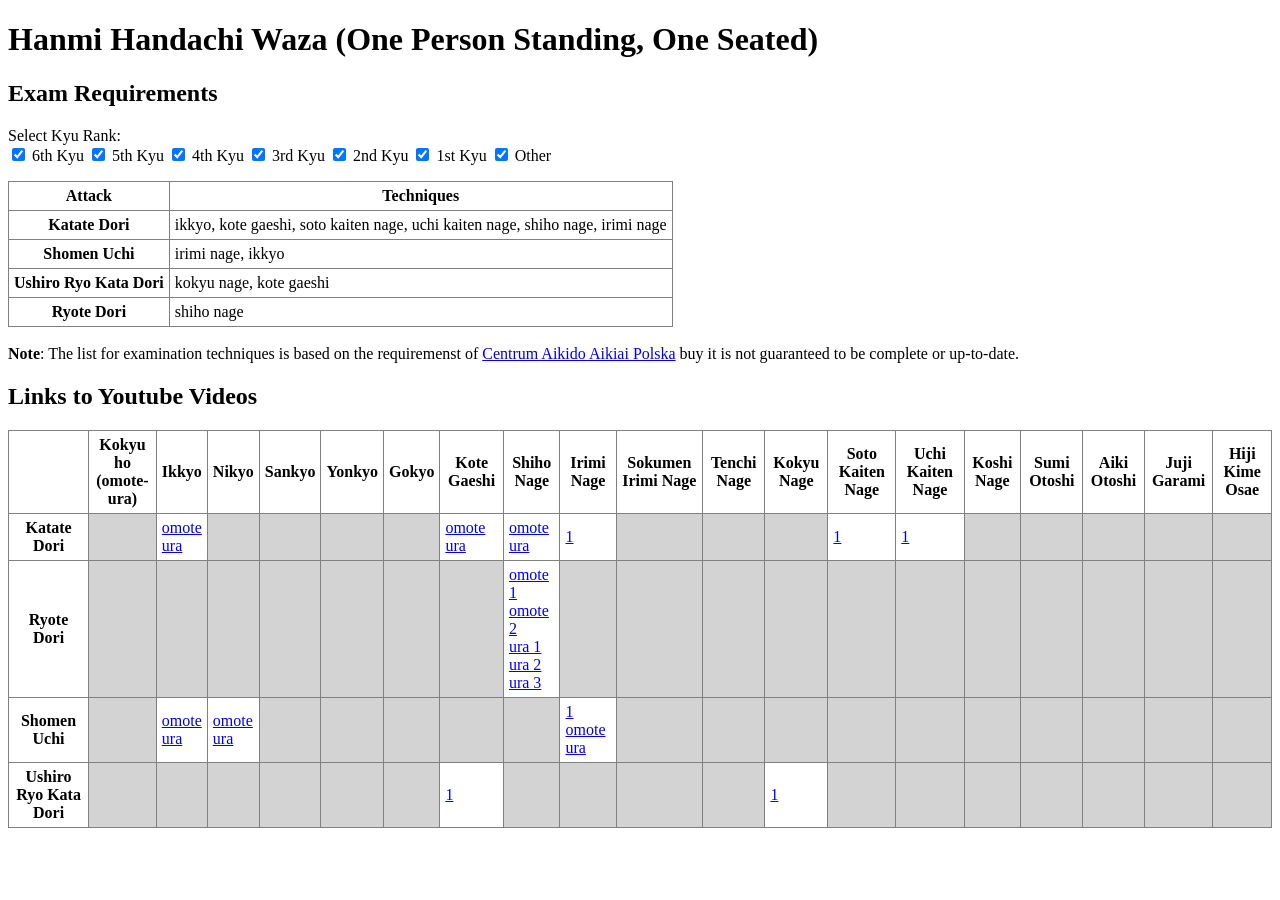
==== hanmi_handachi_waza.html @ 733afcbf "updated" ====
<!DOCTYPE html>
<html lang="en">
<head>
    <meta charset="UTF-8">
    <meta name="viewport" content="width=device-width, initial-scale=1.0">
    <title>Aikido Exam Techniques - Hanmi Handachi Waza</title>
    <style>
        .tooltip {
          position: relative;
          cursor: help;
        }
    
        .tooltip .tooltip-text {
          visibility: hidden;
          width: max-content;
          background-color: #333;
          color: #fff;
          text-align: left;
          padding: 8px;
          border-radius: 6px;
          position: absolute;
          z-index: 1;
          bottom: 125%; /* Position above the text */
          left: 50%;
          transform: translateX(-50%);
          opacity: 0;
          transition: opacity 0.3s;
          white-space: nowrap;
        }
    
        .tooltip:hover .tooltip-text {
          visibility: visible;
          opacity: 1;
        }
    
        .tooltip-text b {
          font-weight: bold;
          color: #ffcc00;
        }
      </style>
</head>

<body>
  <h1>Hanmi Handachi Waza (One Person Standing, One Seated)</h1>
  <h2>Exam Requirements</h2>
  <div id="kyuSelector" style="margin-bottom: 1em;">
    <label>Select Kyu Rank:</label>
    <form id="kyuForm">
      <label><input type="checkbox" name="kyuLevel" value="6" checked> 6th Kyu</label>
      <label><input type="checkbox" name="kyuLevel" value="5" checked> 5th Kyu</label>
      <label><input type="checkbox" name="kyuLevel" value="4" checked> 4th Kyu</label>
      <label><input type="checkbox" name="kyuLevel" value="3" checked> 3rd Kyu</label>
      <label><input type="checkbox" name="kyuLevel" value="2" checked> 2nd Kyu</label>
      <label><input type="checkbox" name="kyuLevel" value="1" checked> 1st Kyu</label>
      <label><input type="checkbox" name="kyuLevel" value="-1" checked> Other</label>
    </form>
  </div>

  <table id="examRequirementsTable" border="1" cellpadding="5" cellspacing="0" style="border-collapse: collapse;">
      <thead>
        <tr>
            <th>Attack</th>
            <th>Techniques</th>
        </tr>
      </thead>
      <tbody>
          <!-- Row will be inserted here -->
      </tbody>
  </table>
  <br>
  <b>Note</b>: The list for examination techniques is based on the requiremenst of <a href="https://centrum-aikido.org.pl">Centrum Aikido Aikiai Polska</a> buy it is not guaranteed to be complete or up-to-date.
  
  <!-- <table id="aikidoTable" border="1" cellpadding="5" cellspacing="0" style="width: 100%; border-collapse: collapse;"> -->
  <table id="aikidoTable" border="1" cellpadding="5" cellspacing="0" style="border-collapse: collapse;">
      <h2>Links to Youtube Videos</h2>
      <thead>
        <tr>
            <th></th>
            <th> 
                <span class="tooltip">
                    Kokyu ho <br> (omote-ura)
                    <span class="tooltip-text">
                        sokumen-irimi nage (something like genkei <b>kokyu nage</b>)
                    </span>
                </span>
            </th>
            <th>Ikkyo</th>
            <th>Nikyo</th>
            <th>Sankyo</th>
            <th>Yonkyo</th>
            <th>Gokyo</th>
            <th>Kote Gaeshi</th>
            <th>Shiho Nage</th>
            <th>Irimi Nage</th>
            <th>Sokumen Irimi Nage</th>
            <th>Tenchi Nage</th>
            <th>Kokyu Nage</th>
            <th>Soto Kaiten Nage</th>
            <th>Uchi Kaiten Nage</th>
            <th>Koshi Nage</th>
            <th>Sumi Otoshi</th>
            <th>Aiki Otoshi</th>
            <th>Juji Garami</th>
            <th>Hiji Kime Osae</th>
        </tr>
      </thead>
      <tbody>
          <!-- Row will be inserted here -->
      </tbody>
  </table>
  <br>

  <!-- <h2>Misc</h2>
  <ul>
     <li><a href="https://www.youtube.com/watch?v=EWT5CalrnhA">Aiki Nage</a></li>
  </ul> -->

</body>
<script>
    const examination_techniques_table = [
      {
        kyu: 6,
        techniques: [ 
        ]
      },
      {
        kyu: 5,
        techniques: [ 
        ]
      },
      {
        kyu: 4,
        techniques: [ 
        ]
      },
      {
        kyu: 3,
        techniques: [ 
          { attack: "Katate Dori", techniques:["ikkyo", "kote gaeshi", "soto kaiten nage", "uchi kaiten nage"] },
        ]
      },
      {
        kyu: 2,
        techniques: [ 
          { attack: "Katate Dori", techniques:["shiho nage"] },
          { attack: "Shomen Uchi", techniques:["irimi nage"] },
          { attack: "Ushiro Ryo Kata Dori", techniques:["kokyu nage"] },
        ]
      },
      {
        kyu: 1,
        techniques: [ 
          { attack: "Shomen Uchi", techniques:["ikkyo"] },
          { attack: "Katate Dori", techniques:["irimi nage"] },
          { attack: "Ryote Dori", techniques:["shiho nage"] },
          { attack: "Ushiro Ryo Kata Dori", techniques:["kote gaeshi"] },
        ]
      },
    ]

    const techniques_table = [
        // ===========================================================
        { attack: "Katate Dori", techniques:[
          { name: "Kokyu ho", links: [] },
          { name: "ikkyo", links: [
            { text: "omote", url: "https://www.youtube.com/watch?v=2EsRtHlPDpg" },
            { text: "ura", url: "https://youtu.be/2EsRtHlPDpg?t=12" },
          ]},
          { name: "nikyo", links: [] },
          { name: "sankyo", links: [] },
          { name: "yonkyo", links: [] },
          { name: "gokyo", links: [] },
          { name: "kote gaeshi", links: [
            { text: "omote", url: "https://youtu.be/TDeIlR6xhSA", tooltip: "Tissier" },
            { text: "ura", url: "https://youtu.be/gCO1popi3kU?t=2" },
          ] },
          { name: "shiho nage", links: [
            { text: "omote", url: "https://youtu.be/BefpUP2-AkQ?t=7" },
            { text: "ura", url: "https://youtu.be/BefpUP2-AkQ?t=107" },
          ]},
          { name: "irimi nage", links: [
            { text: "1", url: "https://youtu.be/Q0krR3Q96d8?t=11" },
          ] },
          { name: "sokumen irimi nage", links: [] },
          { name: "tenchi nage", links: [] },
          { name: "kokyu nage", links: [] },
          { name: "soto kaiten nage", links: [
            { text: "1", url: "https://www.youtube.com/watch?v=wkm2I-aditY" },
          ] },
          { name: "uchi kaiten nage", links: [
            { text: "1", url: "https://youtu.be/DTQeBUGzk5Q?list=PLmLk6DMwHFRAlE_Wur09Wqxr_KbUL0mw0&t=11" },
          ] },
          { name: "koshi nage", links: [] },
          { name: "sumi otoshi", links: [] },
          { name: "aiki otoshi", links: [] },
          { name: "juji garami", links: [] },
          { name: "hiji kime osae", links: [] },
        ]},

        // ===========================================================
        { attack: "Ryote Dori", techniques:[
          { name: "Kokyu ho", links: [] },
          { name: "ikkyo", links: []},
          { name: "nikyo", links: [] },
          { name: "sankyo", links: [] },
          { name: "yonkyo", links: [] },
          { name: "gokyo", links: [] },
          { name: "kote gaeshi", links: [] },
          { name: "shiho nage", links: [
            { text: "omote 1", url: "https://youtu.be/jFEtuU6ID90" },
            { text: "omote 2", url: "https://youtu.be/xtbiYA2TgmA", tooltip: "Tissier" },
            { text: "ura 1", url: "https://youtu.be/jFEtuU6ID90?t=15" },
            { text: "ura 2", url: "https://youtu.be/qgHYoSLRdxI?t=8", tooltip: "Hoffman" },
            { text: "ura 3", url: "https://youtu.be/JdH1sVz2IgI", tooltip: "Tissier" },
          ]},
          { name: "irimi nage", links: [] },
          { name: "sokumen irimi nage", links: [] },
          { name: "tenchi nage", links: [] },
          { name: "kokyu nage", links: [] },
          { name: "soto kaiten nage", links: [] },
          { name: "uchi kaiten nage", links: [] },
          { name: "koshi nage", links: [] },
          { name: "sumi otoshi", links: [] },
          { name: "aiki otoshi", links: [] },
          { name: "juji garami", links: [] },
          { name: "hiji kime osae", links: [] },
        ]},

        // ===========================================================
        { attack: "Shomen Uchi", techniques:[
          { name: "Kokyu ho", links: [] },
          { name: "ikkyo", links: [
            { text: "omote", url: "https://www.youtube.com/watch?v=R37nt6DYPxE" },
            { text: "ura", url: "https://youtu.be/9Jn39xlD7lc?t=1" },
          ]},
          { name: "nikyo", links: [
            { text: "omote", url: "https://www.youtube.com/watch?v=xGP5FbVlR6s" },
            { text: "ura", url: "https://youtu.be/xGP5FbVlR6s?t=14" },
          ] },
          { name: "sankyo", links: [] },
          { name: "yonkyo", links: [] },
          { name: "gokyo", links: [] },
          { name: "kote gaeshi", links: [] },
          { name: "shiho nage", links: []},
          { name: "irimi nage", links: [
            { text: "1", url: "https://youtu.be/QQAb-7Rz2No?t=63" },
            { text: "omote", url: "https://youtu.be/78oiUVFgMrs?t=9" },
            { text: "ura", url: "https://youtu.be/78oiUVFgMrs?t=44" },
          ] },
          { name: "sokumen irimi nage", links: [] },
          { name: "tenchi nage", links: [] },
          { name: "kokyu nage", links: [] },
          { name: "soto kaiten nage", links: [] },
          { name: "uchi kaiten nage", links: [] },
          { name: "koshi nage", links: [] },
          { name: "sumi otoshi", links: [] },
          { name: "aiki otoshi", links: [] },
          { name: "juji garami", links: [] },
          { name: "hiji kime osae", links: [] },
        ]},


        // ===========================================================
        { attack: "Ushiro Ryo Kata Dori", techniques:[
          { name: "Kokyu ho", links: [] },
          { name: "ikkyo", links: []},
          { name: "nikyo", links: [] },
          { name: "sankyo", links: [] },
          { name: "yonkyo", links: [] },
          { name: "gokyo", links: [] },
          { name: "kote gaeshi", links: [
            { text: "1", url: "https://youtu.be/O2Gm1ECjPQA?t=11" },
          ] },
          { name: "shiho nage", links: []},
          { name: "irimi nage", links: [] },
          { name: "sokumen irimi nage", links: [] },
          { name: "tenchi nage", links: [] },
          { name: "kokyu nage", links: [
            { text: "1", url: "https://youtu.be/mhO-ez9bdE4?t=40" },
          ] },
          { name: "soto kaiten nage", links: [] },
          { name: "uchi kaiten nage", links: [] },
          { name: "koshi nage", links: [] },
          { name: "sumi otoshi", links: [] },
          { name: "aiki otoshi", links: [] },
          { name: "juji garami", links: [] },
          { name: "hiji kime osae", links: [] },
        ]},

        // ===========================================================
        { attack: "__test__", techniques:[
          { name: "Kokyu ho", links: [] },
          { name: "ikkyo", links: []},
          { name: "nikyo", links: [] },
          { name: "sankyo", links: [] },
          { name: "yonkyo", links: [] },
          { name: "gokyo", links: [] },
          { name: "kote gaeshi", links: [] },
          { name: "shiho nage", links: []},
          { name: "irimi nage", links: [] },
          { name: "sokumen irimi nage", links: [] },
          { name: "tenchi nage", links: [] },
          { name: "kokyu nage", links: [] },
          { name: "soto kaiten nage", links: [] },
          { name: "uchi kaiten nage", links: [] },
          { name: "koshi nage", links: [] },
          { name: "sumi otoshi", links: [] },
          { name: "aiki otoshi", links: [] },
          { name: "juji garami", links: [] },
          { name: "hiji kime osae", links: [] },
        ]},
    ];
</script>
<script src="./functions.js"></script>
</html>
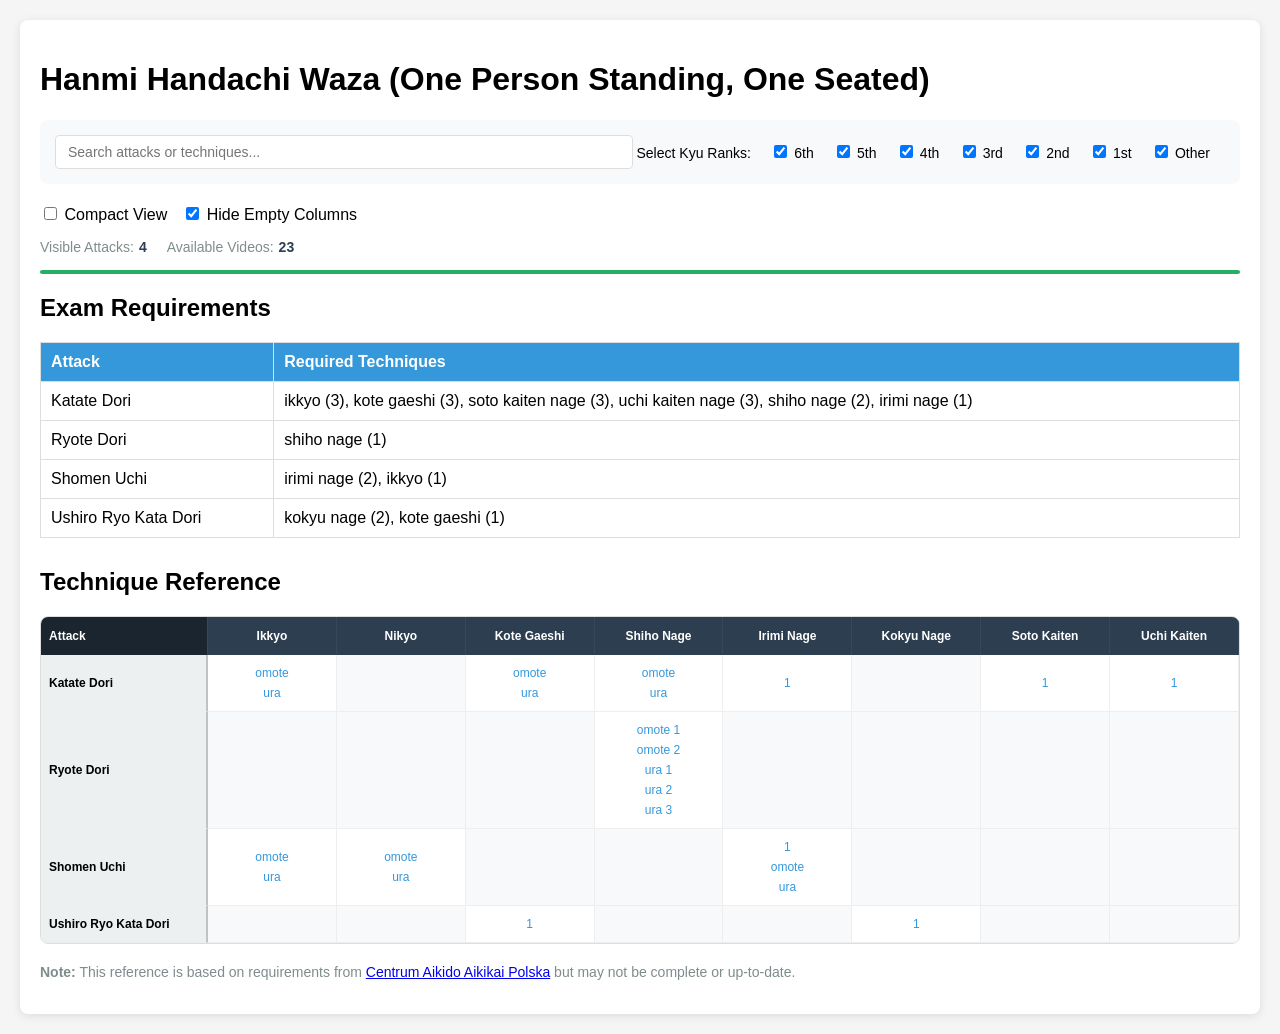
==== commit cad481c0: "new app version" ====
--- a/hanmi_handachi_waza.html
+++ b/hanmi_handachi_waza.html
@@ -3,313 +3,38 @@
 <head>
     <meta charset="UTF-8">
     <meta name="viewport" content="width=device-width, initial-scale=1.0">
-    <title>Aikido Exam Techniques - Hanmi Handachi Waza</title>
+    <title>Suwari Waza - Aikido Table</title>
+    <link rel="stylesheet" href="components/style.css"><!-- optional, or use inline CSS -->
     <style>
-        .tooltip {
-          position: relative;
-          cursor: help;
-        }
-    
-        .tooltip .tooltip-text {
-          visibility: hidden;
-          width: max-content;
-          background-color: #333;
-          color: #fff;
-          text-align: left;
-          padding: 8px;
-          border-radius: 6px;
-          position: absolute;
-          z-index: 1;
-          bottom: 125%; /* Position above the text */
-          left: 50%;
-          transform: translateX(-50%);
-          opacity: 0;
-          transition: opacity 0.3s;
-          white-space: nowrap;
-        }
-    
-        .tooltip:hover .tooltip-text {
-          visibility: visible;
-          opacity: 1;
-        }
-    
-        .tooltip-text b {
-          font-weight: bold;
-          color: #ffcc00;
-        }
-      </style>
+      /* Move your (existing) CSS here, or link as external file. */
+      /* You can strip CSS in this file to only page-level stuff. */
+    </style>
 </head>
+<body>
+<div class="container">
+    <h1 id="pageTitle">Hanmi Handachi Waza (One Person Standing, One Seated)</h1>
+    <div id="mainContainer"></div>    
 
-<body>
-  <h1>Hanmi Handachi Waza (One Person Standing, One Seated)</h1>
-  <h2>Exam Requirements</h2>
-  <div id="kyuSelector" style="margin-bottom: 1em;">
-    <label>Select Kyu Rank:</label>
-    <form id="kyuForm">
-      <label><input type="checkbox" name="kyuLevel" value="6" checked> 6th Kyu</label>
-      <label><input type="checkbox" name="kyuLevel" value="5" checked> 5th Kyu</label>
-      <label><input type="checkbox" name="kyuLevel" value="4" checked> 4th Kyu</label>
-      <label><input type="checkbox" name="kyuLevel" value="3" checked> 3rd Kyu</label>
-      <label><input type="checkbox" name="kyuLevel" value="2" checked> 2nd Kyu</label>
-      <label><input type="checkbox" name="kyuLevel" value="1" checked> 1st Kyu</label>
-      <label><input type="checkbox" name="kyuLevel" value="-1" checked> Other</label>
-    </form>
-  </div>
+</div>
 
-  <table id="examRequirementsTable" border="1" cellpadding="5" cellspacing="0" style="border-collapse: collapse;">
-      <thead>
-        <tr>
-            <th>Attack</th>
-            <th>Techniques</th>
-        </tr>
-      </thead>
-      <tbody>
-          <!-- Row will be inserted here -->
-      </tbody>
-  </table>
-  <br>
-  <b>Note</b>: The list for examination techniques is based on the requiremenst of <a href="https://centrum-aikido.org.pl">Centrum Aikido Aikiai Polska</a> buy it is not guaranteed to be complete or up-to-date.
-  
-  <!-- <table id="aikidoTable" border="1" cellpadding="5" cellspacing="0" style="width: 100%; border-collapse: collapse;"> -->
-  <table id="aikidoTable" border="1" cellpadding="5" cellspacing="0" style="border-collapse: collapse;">
-      <h2>Links to Youtube Videos</h2>
-      <thead>
-        <tr>
-            <th></th>
-            <th> 
-                <span class="tooltip">
-                    Kokyu ho <br> (omote-ura)
-                    <span class="tooltip-text">
-                        sokumen-irimi nage (something like genkei <b>kokyu nage</b>)
-                    </span>
-                </span>
-            </th>
-            <th>Ikkyo</th>
-            <th>Nikyo</th>
-            <th>Sankyo</th>
-            <th>Yonkyo</th>
-            <th>Gokyo</th>
-            <th>Kote Gaeshi</th>
-            <th>Shiho Nage</th>
-            <th>Irimi Nage</th>
-            <th>Sokumen Irimi Nage</th>
-            <th>Tenchi Nage</th>
-            <th>Kokyu Nage</th>
-            <th>Soto Kaiten Nage</th>
-            <th>Uchi Kaiten Nage</th>
-            <th>Koshi Nage</th>
-            <th>Sumi Otoshi</th>
-            <th>Aiki Otoshi</th>
-            <th>Juji Garami</th>
-            <th>Hiji Kime Osae</th>
-        </tr>
-      </thead>
-      <tbody>
-          <!-- Row will be inserted here -->
-      </tbody>
-  </table>
-  <br>
+<script type="module">
+import {hanmiHandachiWazaTechniquesTable, hanmiHandachiWazaExaminationTechniquesTable} from './components/hanmiHandachiWazaTechniques.js';
+import {AikidoTableManager} from './components/aikidoTableApp.js';
 
-  <!-- <h2>Misc</h2>
-  <ul>
-     <li><a href="https://www.youtube.com/watch?v=EWT5CalrnhA">Aiki Nage</a></li>
-  </ul> -->
-
+document.addEventListener('DOMContentLoaded', () => {
+    new AikidoTableManager({
+        techniquesTable: hanmiHandachiWazaTechniquesTable,
+        examinationTechniquesTable: hanmiHandachiWazaExaminationTechniquesTable,
+        tableHtmlUrl: 'components/mainTechniquesTable.html',
+        pageTitle: "Hanmi Handachi Waza (One Person Standing, One Seated)",
+        attackListTitle: "Technique Reference",
+        noteHtml: `<p style="margin-top: 20px; font-size: 14px; color: #7f8c8d;">
+            <strong>Note:</strong> This reference is based on requirements from 
+            <a href="https://centrum-aikido.org.pl" target="_blank">Centrum Aikido Aikikai Polska</a> 
+            but may not be complete or up-to-date.
+        </p>`
+    });
+});
+</script>
 </body>
-<script>
-    const examination_techniques_table = [
-      {
-        kyu: 6,
-        techniques: [ 
-        ]
-      },
-      {
-        kyu: 5,
-        techniques: [ 
-        ]
-      },
-      {
-        kyu: 4,
-        techniques: [ 
-        ]
-      },
-      {
-        kyu: 3,
-        techniques: [ 
-          { attack: "Katate Dori", techniques:["ikkyo", "kote gaeshi", "soto kaiten nage", "uchi kaiten nage"] },
-        ]
-      },
-      {
-        kyu: 2,
-        techniques: [ 
-          { attack: "Katate Dori", techniques:["shiho nage"] },
-          { attack: "Shomen Uchi", techniques:["irimi nage"] },
-          { attack: "Ushiro Ryo Kata Dori", techniques:["kokyu nage"] },
-        ]
-      },
-      {
-        kyu: 1,
-        techniques: [ 
-          { attack: "Shomen Uchi", techniques:["ikkyo"] },
-          { attack: "Katate Dori", techniques:["irimi nage"] },
-          { attack: "Ryote Dori", techniques:["shiho nage"] },
-          { attack: "Ushiro Ryo Kata Dori", techniques:["kote gaeshi"] },
-        ]
-      },
-    ]
-
-    const techniques_table = [
-        // ===========================================================
-        { attack: "Katate Dori", techniques:[
-          { name: "Kokyu ho", links: [] },
-          { name: "ikkyo", links: [
-            { text: "omote", url: "https://www.youtube.com/watch?v=2EsRtHlPDpg" },
-            { text: "ura", url: "https://youtu.be/2EsRtHlPDpg?t=12" },
-          ]},
-          { name: "nikyo", links: [] },
-          { name: "sankyo", links: [] },
-          { name: "yonkyo", links: [] },
-          { name: "gokyo", links: [] },
-          { name: "kote gaeshi", links: [
-            { text: "omote", url: "https://youtu.be/TDeIlR6xhSA", tooltip: "Tissier" },
-            { text: "ura", url: "https://youtu.be/gCO1popi3kU?t=2" },
-          ] },
-          { name: "shiho nage", links: [
-            { text: "omote", url: "https://youtu.be/BefpUP2-AkQ?t=7" },
-            { text: "ura", url: "https://youtu.be/BefpUP2-AkQ?t=107" },
-          ]},
-          { name: "irimi nage", links: [
-            { text: "1", url: "https://youtu.be/Q0krR3Q96d8?t=11" },
-          ] },
-          { name: "sokumen irimi nage", links: [] },
-          { name: "tenchi nage", links: [] },
-          { name: "kokyu nage", links: [] },
-          { name: "soto kaiten nage", links: [
-            { text: "1", url: "https://www.youtube.com/watch?v=wkm2I-aditY" },
-          ] },
-          { name: "uchi kaiten nage", links: [
-            { text: "1", url: "https://youtu.be/DTQeBUGzk5Q?list=PLmLk6DMwHFRAlE_Wur09Wqxr_KbUL0mw0&t=11" },
-          ] },
-          { name: "koshi nage", links: [] },
-          { name: "sumi otoshi", links: [] },
-          { name: "aiki otoshi", links: [] },
-          { name: "juji garami", links: [] },
-          { name: "hiji kime osae", links: [] },
-        ]},
-
-        // ===========================================================
-        { attack: "Ryote Dori", techniques:[
-          { name: "Kokyu ho", links: [] },
-          { name: "ikkyo", links: []},
-          { name: "nikyo", links: [] },
-          { name: "sankyo", links: [] },
-          { name: "yonkyo", links: [] },
-          { name: "gokyo", links: [] },
-          { name: "kote gaeshi", links: [] },
-          { name: "shiho nage", links: [
-            { text: "omote 1", url: "https://youtu.be/jFEtuU6ID90" },
-            { text: "omote 2", url: "https://youtu.be/xtbiYA2TgmA", tooltip: "Tissier" },
-            { text: "ura 1", url: "https://youtu.be/jFEtuU6ID90?t=15" },
-            { text: "ura 2", url: "https://youtu.be/qgHYoSLRdxI?t=8", tooltip: "Hoffman" },
-            { text: "ura 3", url: "https://youtu.be/JdH1sVz2IgI", tooltip: "Tissier" },
-          ]},
-          { name: "irimi nage", links: [] },
-          { name: "sokumen irimi nage", links: [] },
-          { name: "tenchi nage", links: [] },
-          { name: "kokyu nage", links: [] },
-          { name: "soto kaiten nage", links: [] },
-          { name: "uchi kaiten nage", links: [] },
-          { name: "koshi nage", links: [] },
-          { name: "sumi otoshi", links: [] },
-          { name: "aiki otoshi", links: [] },
-          { name: "juji garami", links: [] },
-          { name: "hiji kime osae", links: [] },
-        ]},
-
-        // ===========================================================
-        { attack: "Shomen Uchi", techniques:[
-          { name: "Kokyu ho", links: [] },
-          { name: "ikkyo", links: [
-            { text: "omote", url: "https://www.youtube.com/watch?v=R37nt6DYPxE" },
-            { text: "ura", url: "https://youtu.be/9Jn39xlD7lc?t=1" },
-          ]},
-          { name: "nikyo", links: [
-            { text: "omote", url: "https://www.youtube.com/watch?v=xGP5FbVlR6s" },
-            { text: "ura", url: "https://youtu.be/xGP5FbVlR6s?t=14" },
-          ] },
-          { name: "sankyo", links: [] },
-          { name: "yonkyo", links: [] },
-          { name: "gokyo", links: [] },
-          { name: "kote gaeshi", links: [] },
-          { name: "shiho nage", links: []},
-          { name: "irimi nage", links: [
-            { text: "1", url: "https://youtu.be/QQAb-7Rz2No?t=63" },
-            { text: "omote", url: "https://youtu.be/78oiUVFgMrs?t=9" },
-            { text: "ura", url: "https://youtu.be/78oiUVFgMrs?t=44" },
-          ] },
-          { name: "sokumen irimi nage", links: [] },
-          { name: "tenchi nage", links: [] },
-          { name: "kokyu nage", links: [] },
-          { name: "soto kaiten nage", links: [] },
-          { name: "uchi kaiten nage", links: [] },
-          { name: "koshi nage", links: [] },
-          { name: "sumi otoshi", links: [] },
-          { name: "aiki otoshi", links: [] },
-          { name: "juji garami", links: [] },
-          { name: "hiji kime osae", links: [] },
-        ]},
-
-
-        // ===========================================================
-        { attack: "Ushiro Ryo Kata Dori", techniques:[
-          { name: "Kokyu ho", links: [] },
-          { name: "ikkyo", links: []},
-          { name: "nikyo", links: [] },
-          { name: "sankyo", links: [] },
-          { name: "yonkyo", links: [] },
-          { name: "gokyo", links: [] },
-          { name: "kote gaeshi", links: [
-            { text: "1", url: "https://youtu.be/O2Gm1ECjPQA?t=11" },
-          ] },
-          { name: "shiho nage", links: []},
-          { name: "irimi nage", links: [] },
-          { name: "sokumen irimi nage", links: [] },
-          { name: "tenchi nage", links: [] },
-          { name: "kokyu nage", links: [
-            { text: "1", url: "https://youtu.be/mhO-ez9bdE4?t=40" },
-          ] },
-          { name: "soto kaiten nage", links: [] },
-          { name: "uchi kaiten nage", links: [] },
-          { name: "koshi nage", links: [] },
-          { name: "sumi otoshi", links: [] },
-          { name: "aiki otoshi", links: [] },
-          { name: "juji garami", links: [] },
-          { name: "hiji kime osae", links: [] },
-        ]},
-
-        // ===========================================================
-        { attack: "__test__", techniques:[
-          { name: "Kokyu ho", links: [] },
-          { name: "ikkyo", links: []},
-          { name: "nikyo", links: [] },
-          { name: "sankyo", links: [] },
-          { name: "yonkyo", links: [] },
-          { name: "gokyo", links: [] },
-          { name: "kote gaeshi", links: [] },
-          { name: "shiho nage", links: []},
-          { name: "irimi nage", links: [] },
-          { name: "sokumen irimi nage", links: [] },
-          { name: "tenchi nage", links: [] },
-          { name: "kokyu nage", links: [] },
-          { name: "soto kaiten nage", links: [] },
-          { name: "uchi kaiten nage", links: [] },
-          { name: "koshi nage", links: [] },
-          { name: "sumi otoshi", links: [] },
-          { name: "aiki otoshi", links: [] },
-          { name: "juji garami", links: [] },
-          { name: "hiji kime osae", links: [] },
-        ]},
-    ];
-</script>
-<script src="./functions.js"></script>
-</html>+</html>
--- a/components/style.css
+++ b/components/style.css
@@ -0,0 +1,326 @@
+        body {
+            font-family: Arial, sans-serif;
+            margin: 0;
+            padding: 20px;
+            background-color: #f5f5f5;
+        }
+
+        .container {
+            max-width: 1400px;
+            margin: 0 auto;
+            background: white;
+            padding: 20px;
+            border-radius: 8px;
+            box-shadow: 0 2px 10px rgba(0,0,0,0.1);
+        }
+
+        /* Search and Filter Controls */
+        .controls {
+            background: #f8f9fa;
+            padding: 15px;
+            border-radius: 8px;
+            margin-bottom: 20px;
+            display: flex;
+            flex-wrap: wrap;
+            gap: 15px;
+            align-items: center;
+        }
+
+        .search-box {
+            flex: 1;
+            min-width: 250px;
+        }
+
+        .search-box input {
+            width: 100%;
+            padding: 8px 12px;
+            border: 1px solid #ddd;
+            border-radius: 4px;
+            font-size: 14px;
+        }
+
+        .filter-section {
+            display: flex;
+            flex-wrap: wrap;
+            gap: 10px;
+            align-items: center;
+        }
+
+        .kyu-selector label {
+            margin-right: 15px;
+            font-size: 14px;
+            white-space: nowrap;
+        }
+
+        /* Table Container with Sticky Headers */
+        .table-container {
+            position: relative;
+            overflow: auto;
+            max-height: 70vh;
+            border: 1px solid #ddd;
+            border-radius: 8px;
+            background: white;
+        }
+
+        .main-table {
+            width: 100%;
+            border-collapse: separate;
+            border-spacing: 0;
+            min-width: 800px;
+        }
+
+        .main-table th {
+            background: #2c3e50;
+            color: white;
+            padding: 12px 8px;
+            text-align: center;
+            font-weight: bold;
+            font-size: 12px;
+            border-right: 1px solid #34495e;
+            position: sticky;
+            top: 0;
+            z-index: 10;
+        }
+
+        .main-table th:first-child {
+            position: sticky;
+            left: 0;
+            z-index: 11;
+            background: #1a252f;
+            min-width: 120px;
+            text-align: left;
+        }
+
+        .main-table td {
+            padding: 8px;
+            border-right: 1px solid #eee;
+            border-bottom: 1px solid #eee;
+            text-align: center;
+            font-size: 12px;
+            min-width: 80px;
+        }
+
+        .main-table td:first-child {
+            position: sticky;
+            left: 0;
+            background: #ecf0f1;
+            font-weight: bold;
+            text-align: left;
+            z-index: 5;
+            border-right: 2px solid #bdc3c7;
+        }
+
+        /* Responsive column widths */
+        .technique-col {
+            min-width: 90px;
+            max-width: 120px;
+        }
+
+        /* Highlighting system */
+        .main-table td, .main-table th {
+            transition: background-color 0.2s ease;
+        }
+
+        .highlight-row {
+            background-color: rgba(52, 152, 219, 0.1) !important;
+        }
+
+        .highlight-col {
+            background-color: rgba(241, 196, 15, 0.15) !important;
+        }
+
+        .highlight-cell {
+            background-color: rgba(46, 204, 113, 0.2) !important;
+        }
+
+        .empty-cell {
+            background-color: #f8f9fa !important;
+            color: #6c757d;
+        }
+
+        .empty-cell.highlight-row {
+            background-color: rgba(52, 152, 219, 0.05) !important;
+        }
+
+        .empty-cell.highlight-col {
+            background-color: rgba(241, 196, 15, 0.08) !important;
+        }
+
+        .empty-cell.highlight-cell {
+            background-color: rgba(46, 204, 113, 0.1) !important;
+        }
+
+        /* Link styling */
+        .main-table a {
+            color: #3498db;
+            text-decoration: none;
+            padding: 2px 4px;
+            border-radius: 3px;
+            display: inline-block;
+            margin: 1px;
+        }
+
+        .main-table a:hover {
+            background-color: #3498db;
+            color: white;
+        }
+
+        /* Exam requirements section */
+        .exam-section {
+            margin-bottom: 30px;
+        }
+
+        .exam-table {
+            width: 100%;
+            border-collapse: collapse;
+            margin-top: 10px;
+        }
+
+        .exam-table th,
+        .exam-table td {
+            padding: 10px;
+            border: 1px solid #ddd;
+            text-align: left;
+        }
+
+        .exam-table th {
+            background-color: #3498db;
+            color: white;
+        }
+
+        /* Compact view toggle */
+        .view-controls {
+            margin-bottom: 15px;
+            display: flex;
+            gap: 15px;
+            align-items: center;
+        }
+
+        .compact-view .main-table th,
+        .compact-view .main-table td {
+            padding: 4px 6px;
+            font-size: 11px;
+        }
+
+        .compact-view .technique-col {
+            min-width: 70px;
+            max-width: 90px;
+        }
+
+        /* Progress indicator */
+        .progress-bar {
+            width: 100%;
+            height: 4px;
+            background-color: #ecf0f1;
+            border-radius: 2px;
+            margin-bottom: 10px;
+            overflow: hidden;
+        }
+
+        .progress-fill {
+            height: 100%;
+            background-color: #27ae60;
+            transition: width 0.3s ease;
+        }
+
+        /* Tooltip improvements */
+        .tooltip {
+            position: relative;
+            cursor: help;
+        }
+
+        .tooltip .tooltip-text {
+            visibility: hidden;
+            width: max-content;
+            max-width: 300px;
+            background-color: #2c3e50;
+            color: #fff;
+            text-align: left;
+            padding: 8px 12px;
+            border-radius: 6px;
+            position: absolute;
+            z-index: 1000;
+            bottom: 125%;
+            left: 50%;
+            transform: translateX(-50%);
+            opacity: 0;
+            transition: opacity 0.3s;
+            font-size: 12px;
+            line-height: 1.4;
+        }
+
+        .tooltip:hover .tooltip-text {
+            visibility: visible;
+            opacity: 1;
+        }
+
+        /* Responsive design */
+        @media (max-width: 768px) {
+            .controls {
+                flex-direction: column;
+                align-items: stretch;
+            }
+
+            .search-box {
+                min-width: auto;
+            }
+
+            .filter-section {
+                justify-content: center;
+            }
+
+            .kyu-selector {
+                display: flex;
+                flex-wrap: wrap;
+                gap: 10px;
+            }
+
+            .kyu-selector label {
+                margin-right: 0;
+                font-size: 12px;
+            }
+
+            .table-container {
+                max-height: 50vh;
+            }
+
+            .main-table th,
+            .main-table td {
+                font-size: 10px;
+                padding: 4px;
+            }
+        }
+
+        /* Loading state */
+        .loading {
+            text-align: center;
+            padding: 20px;
+            color: #7f8c8d;
+        }
+
+        /* Statistics */
+        .stats {
+            display: flex;
+            gap: 20px;
+            margin-bottom: 15px;
+            font-size: 14px;
+            color: #7f8c8d;
+        }
+
+        .stat-item {
+            display: flex;
+            align-items: center;
+            gap: 5px;
+        }
+
+        .stat-value {
+            font-weight: bold;
+            color: #2c3e50;
+        }
+
+        /* Black letters when header is highlighted */
+        .main-table th.highlight-row,
+        .main-table th.highlight-col,
+        .main-table th.highlight-cell {
+            color: #111 !important;
+        }
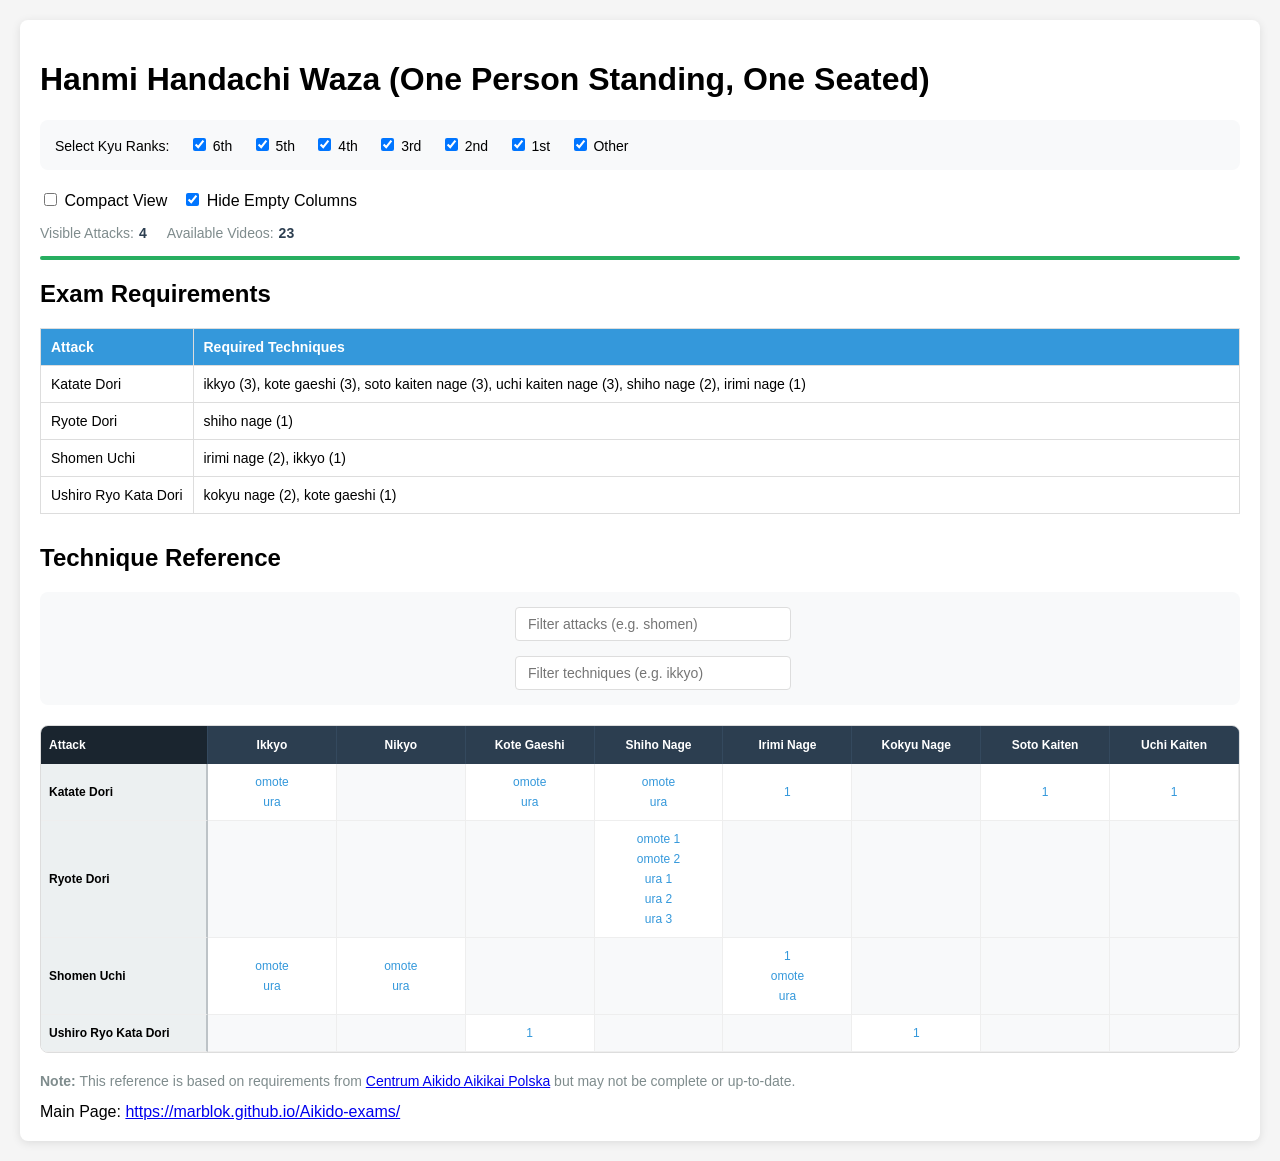
==== commit 3329da15: "update" ====
--- a/hanmi_handachi_waza.html
+++ b/hanmi_handachi_waza.html
@@ -3,7 +3,7 @@
 <head>
     <meta charset="UTF-8">
     <meta name="viewport" content="width=device-width, initial-scale=1.0">
-    <title>Suwari Waza - Aikido Table</title>
+    <title>Hanmi Handachi Waza - Aikido Table</title>
     <link rel="stylesheet" href="components/style.css"><!-- optional, or use inline CSS -->
     <style>
       /* Move your (existing) CSS here, or link as external file. */
--- a/components/style.css
+++ b/components/style.css
@@ -174,6 +174,8 @@
             width: 100%;
             border-collapse: collapse;
             margin-top: 10px;
+            table-layout: auto;
+            font-size: 14px;
         }
 
         .exam-table th,
@@ -188,6 +190,14 @@
             color: white;
         }
 
+        /* Adjust first column */
+        .exam-table td:first-child,
+        .exam-table th:first-child {
+            white-space: nowrap;
+            width: 1%;
+        }
+
+
         /* Compact view toggle */
         .view-controls {
             margin-bottom: 15px;
@@ -196,10 +206,19 @@
             align-items: center;
         }
 
+        /* .compact-view .exam-table th,
+        .compact-view .exam-table td, */
+        .exam-table.compact-view th,
+        .exam-table.compact-view td  {
+            /* background: pink; // test only */
+            padding: 4px 6px !important;
+            font-size: 12px !important;
+        }
+
         .compact-view .main-table th,
         .compact-view .main-table td {
             padding: 4px 6px;
-            font-size: 11px;
+            font-size: 10px;
         }
 
         .compact-view .technique-col {
@@ -286,9 +305,17 @@
 
             .main-table th,
             .main-table td {
-                font-size: 10px;
-                padding: 4px;
-            }
+                font-size: 18px;
+                padding: 5px;
+            }
+
+            /* Adjust first column */
+            .main-table td:first-child,
+            .main-table th:first-child {
+                white-space: nowrap;
+                width: 1%;
+            }
+
         }
 
         /* Loading state */
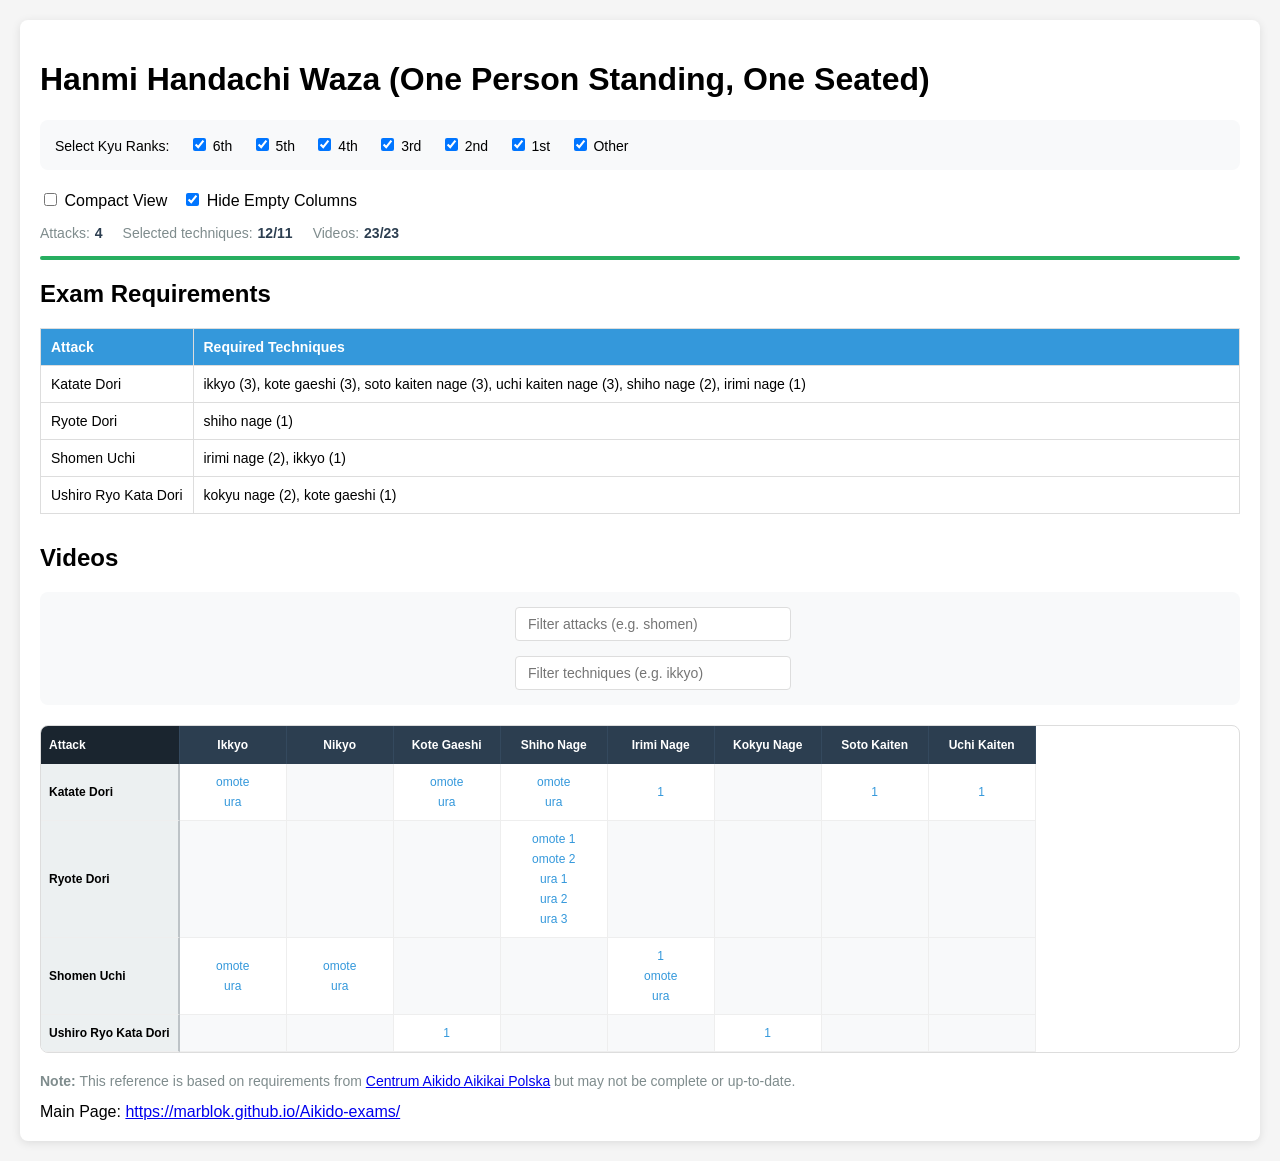
==== commit 4242d4ba: "update" ====
--- a/hanmi_handachi_waza.html
+++ b/hanmi_handachi_waza.html
@@ -27,7 +27,7 @@
         examinationTechniquesTable: hanmiHandachiWazaExaminationTechniquesTable,
         tableHtmlUrl: 'components/mainTechniquesTable.html',
         pageTitle: "Hanmi Handachi Waza (One Person Standing, One Seated)",
-        attackListTitle: "Technique Reference",
+        attackListTitle: "Videos",
         noteHtml: `<p style="margin-top: 20px; font-size: 14px; color: #7f8c8d;">
             <strong>Note:</strong> This reference is based on requirements from 
             <a href="https://centrum-aikido.org.pl" target="_blank">Centrum Aikido Aikikai Polska</a> 
--- a/components/style.css
+++ b/components/style.css
@@ -1,353 +1,355 @@
-        body {
-            font-family: Arial, sans-serif;
-            margin: 0;
-            padding: 20px;
-            background-color: #f5f5f5;
-        }
-
-        .container {
-            max-width: 1400px;
-            margin: 0 auto;
-            background: white;
-            padding: 20px;
-            border-radius: 8px;
-            box-shadow: 0 2px 10px rgba(0,0,0,0.1);
-        }
-
-        /* Search and Filter Controls */
-        .controls {
-            background: #f8f9fa;
-            padding: 15px;
-            border-radius: 8px;
-            margin-bottom: 20px;
-            display: flex;
-            flex-wrap: wrap;
-            gap: 15px;
-            align-items: center;
-        }
-
-        .search-box {
-            flex: 1;
-            min-width: 250px;
-        }
-
-        .search-box input {
-            width: 100%;
-            padding: 8px 12px;
-            border: 1px solid #ddd;
-            border-radius: 4px;
-            font-size: 14px;
-        }
-
-        .filter-section {
-            display: flex;
-            flex-wrap: wrap;
-            gap: 10px;
-            align-items: center;
-        }
-
-        .kyu-selector label {
-            margin-right: 15px;
-            font-size: 14px;
-            white-space: nowrap;
-        }
-
-        /* Table Container with Sticky Headers */
-        .table-container {
-            position: relative;
-            overflow: auto;
-            max-height: 70vh;
-            border: 1px solid #ddd;
-            border-radius: 8px;
-            background: white;
-        }
-
-        .main-table {
-            width: 100%;
-            border-collapse: separate;
-            border-spacing: 0;
-            min-width: 800px;
-        }
-
-        .main-table th {
-            background: #2c3e50;
-            color: white;
-            padding: 12px 8px;
-            text-align: center;
-            font-weight: bold;
-            font-size: 12px;
-            border-right: 1px solid #34495e;
-            position: sticky;
-            top: 0;
-            z-index: 10;
-        }
-
-        .main-table th:first-child {
-            position: sticky;
-            left: 0;
-            z-index: 11;
-            background: #1a252f;
-            min-width: 120px;
-            text-align: left;
-        }
-
-        .main-table td {
-            padding: 8px;
-            border-right: 1px solid #eee;
-            border-bottom: 1px solid #eee;
-            text-align: center;
-            font-size: 12px;
-            min-width: 80px;
-        }
-
-        .main-table td:first-child {
-            position: sticky;
-            left: 0;
-            background: #ecf0f1;
-            font-weight: bold;
-            text-align: left;
-            z-index: 5;
-            border-right: 2px solid #bdc3c7;
-        }
-
-        /* Responsive column widths */
-        .technique-col {
-            min-width: 90px;
-            max-width: 120px;
-        }
-
-        /* Highlighting system */
-        .main-table td, .main-table th {
-            transition: background-color 0.2s ease;
-        }
-
-        .highlight-row {
-            background-color: rgba(52, 152, 219, 0.1) !important;
-        }
-
-        .highlight-col {
-            background-color: rgba(241, 196, 15, 0.15) !important;
-        }
-
-        .highlight-cell {
-            background-color: rgba(46, 204, 113, 0.2) !important;
-        }
-
-        .empty-cell {
-            background-color: #f8f9fa !important;
-            color: #6c757d;
-        }
-
-        .empty-cell.highlight-row {
-            background-color: rgba(52, 152, 219, 0.05) !important;
-        }
-
-        .empty-cell.highlight-col {
-            background-color: rgba(241, 196, 15, 0.08) !important;
-        }
-
-        .empty-cell.highlight-cell {
-            background-color: rgba(46, 204, 113, 0.1) !important;
-        }
-
-        /* Link styling */
-        .main-table a {
-            color: #3498db;
-            text-decoration: none;
-            padding: 2px 4px;
-            border-radius: 3px;
-            display: inline-block;
-            margin: 1px;
-        }
-
-        .main-table a:hover {
-            background-color: #3498db;
-            color: white;
-        }
-
-        /* Exam requirements section */
-        .exam-section {
-            margin-bottom: 30px;
-        }
-
-        .exam-table {
-            width: 100%;
-            border-collapse: collapse;
-            margin-top: 10px;
-            table-layout: auto;
-            font-size: 14px;
-        }
-
-        .exam-table th,
-        .exam-table td {
-            padding: 10px;
-            border: 1px solid #ddd;
-            text-align: left;
-        }
-
-        .exam-table th {
-            background-color: #3498db;
-            color: white;
-        }
-
-        /* Adjust first column */
-        .exam-table td:first-child,
-        .exam-table th:first-child {
-            white-space: nowrap;
-            width: 1%;
-        }
-
-
-        /* Compact view toggle */
-        .view-controls {
-            margin-bottom: 15px;
-            display: flex;
-            gap: 15px;
-            align-items: center;
-        }
-
-        /* .compact-view .exam-table th,
-        .compact-view .exam-table td, */
-        .exam-table.compact-view th,
-        .exam-table.compact-view td  {
-            /* background: pink; // test only */
-            padding: 4px 6px !important;
-            font-size: 12px !important;
-        }
-
-        .compact-view .main-table th,
-        .compact-view .main-table td {
-            padding: 4px 6px;
-            font-size: 10px;
-        }
-
-        .compact-view .technique-col {
-            min-width: 70px;
-            max-width: 90px;
-        }
-
-        /* Progress indicator */
-        .progress-bar {
-            width: 100%;
-            height: 4px;
-            background-color: #ecf0f1;
-            border-radius: 2px;
-            margin-bottom: 10px;
-            overflow: hidden;
-        }
-
-        .progress-fill {
-            height: 100%;
-            background-color: #27ae60;
-            transition: width 0.3s ease;
-        }
-
-        /* Tooltip improvements */
-        .tooltip {
-            position: relative;
-            cursor: help;
-        }
-
-        .tooltip .tooltip-text {
-            visibility: hidden;
-            width: max-content;
-            max-width: 300px;
-            background-color: #2c3e50;
-            color: #fff;
-            text-align: left;
-            padding: 8px 12px;
-            border-radius: 6px;
-            position: absolute;
-            z-index: 1000;
-            bottom: 125%;
-            left: 50%;
-            transform: translateX(-50%);
-            opacity: 0;
-            transition: opacity 0.3s;
-            font-size: 12px;
-            line-height: 1.4;
-        }
-
-        .tooltip:hover .tooltip-text {
-            visibility: visible;
-            opacity: 1;
-        }
-
-        /* Responsive design */
-        @media (max-width: 768px) {
-            .controls {
-                flex-direction: column;
-                align-items: stretch;
-            }
-
-            .search-box {
-                min-width: auto;
-            }
-
-            .filter-section {
-                justify-content: center;
-            }
-
-            .kyu-selector {
-                display: flex;
-                flex-wrap: wrap;
-                gap: 10px;
-            }
-
-            .kyu-selector label {
-                margin-right: 0;
-                font-size: 12px;
-            }
-
-            .table-container {
-                max-height: 50vh;
-            }
-
-            .main-table th,
-            .main-table td {
-                font-size: 18px;
-                padding: 5px;
-            }
-
-            /* Adjust first column */
-            .main-table td:first-child,
-            .main-table th:first-child {
-                white-space: nowrap;
-                width: 1%;
-            }
-
-        }
-
-        /* Loading state */
-        .loading {
-            text-align: center;
-            padding: 20px;
-            color: #7f8c8d;
-        }
-
-        /* Statistics */
-        .stats {
-            display: flex;
-            gap: 20px;
-            margin-bottom: 15px;
-            font-size: 14px;
-            color: #7f8c8d;
-        }
-
-        .stat-item {
-            display: flex;
-            align-items: center;
-            gap: 5px;
-        }
-
-        .stat-value {
-            font-weight: bold;
-            color: #2c3e50;
-        }
-
-        /* Black letters when header is highlighted */
-        .main-table th.highlight-row,
-        .main-table th.highlight-col,
-        .main-table th.highlight-cell {
-            color: #111 !important;
-        }+@import url('./colors.css');
+
+body {
+    font-family: Arial, sans-serif;
+    margin: 0;
+    padding: 20px;
+    background-color: var(--bg-body);
+}
+
+.container {
+    max-width: 1400px;
+    margin: 0 auto;
+    background: var(--bg-container);
+    padding: 20px;
+    border-radius: 8px;
+    box-shadow: 0 2px 10px rgba(0,0,0,0.1);
+}
+
+/* Search and Filter Controls */
+.controls {
+    background: var(--bg-controls);
+    padding: 15px;
+    border-radius: 8px;
+    margin-bottom: 20px;
+    display: flex;
+    flex-wrap: wrap;
+    gap: 15px;
+    align-items: center;
+}
+
+.search-box {
+    flex: 1;
+    min-width: 250px;
+}
+
+.search-box input {
+    width: 100%;
+    padding: 8px 12px;
+    border: 1px solid var(--border-input);
+    border-radius: 4px;
+    font-size: 14px;
+}
+
+.filter-section {
+    display: flex;
+    flex-wrap: wrap;
+    gap: 10px;
+    align-items: center;
+}
+
+.kyu-selector label {
+    margin-right: 15px;
+    font-size: 14px;
+    white-space: nowrap;
+}
+
+/* Table Container with Sticky Headers */
+.table-container {
+    position: relative;
+    overflow: auto;
+    max-height: 70vh;
+    border: 1px solid var(--border-default);
+    border-radius: 8px;
+    background: var(--bg-container);
+}
+
+.main-table {
+    width: auto; /*  100%; */
+    border-collapse: separate;
+    border-spacing: 0;
+    min-width: 100px;
+}
+
+.main-table th {
+    background: var(--bg-header);
+    color: var(--text-header);
+    padding: 12px 8px;
+    text-align: center;
+    font-weight: bold;
+    font-size: 12px;
+    border-right: 1px solid #34495e;
+    position: sticky;
+    top: 0;
+    z-index: 10;
+}
+
+.main-table th:first-child {
+    position: sticky;
+    left: 0;
+    z-index: 11;
+    background: var(--bg-header-left);
+    min-width: 120px;
+    text-align: left;
+}
+
+.main-table td {
+    padding: 8px;
+    border-right: 1px solid var(--border-cell);
+    border-bottom: 1px solid var(--border-cell);
+    text-align: center;
+    font-size: 12px;
+    min-width: 80px;
+}
+
+.main-table td:first-child {
+    position: sticky;
+    left: 0;
+    background: var(--bg-table-left);
+    font-weight: bold;
+    text-align: left;
+    z-index: 5;
+    border-right: 2px solid var(--border-table-left);
+}
+
+/* Responsive column widths */
+.technique-col {
+    min-width: 90px;
+    max-width: 120px;
+}
+
+/* Highlighting system */
+.main-table td, .main-table th {
+    transition: background-color 0.2s ease;
+}
+
+.highlight-row {
+    background-color: var(--highlight-row) !important;
+}
+
+.highlight-col {
+    background-color: var(--highlight-col) !important;
+}
+
+.highlight-cell {
+    background-color: var(--highlight-cell) !important;
+}
+
+.empty-cell {
+    background-color: var(--bg-controls) !important;
+    color: var(--text-muted);
+}
+
+.empty-cell.highlight-row {
+    background-color: var(--highlight-row-empty) !important;
+}
+
+.empty-cell.highlight-col {
+    background-color: var(--highlight-col-empty) !important;
+}
+
+.empty-cell.highlight-cell {
+    background-color: var(--highlight-cell-empty) !important;
+}
+
+/* Link styling */
+.main-table a {
+    color: var(--text-link);
+    text-decoration: none;
+    padding: 2px 4px;
+    border-radius: 3px;
+    display: inline-block;
+    margin: 1px;
+}
+
+.main-table a:hover {
+    background-color: var(--bg-link-hover);
+    color: var(--text-header);
+}
+
+/* Exam requirements section */
+.exam-section {
+    margin-bottom: 30px;
+}
+
+.exam-table {
+    width: 100%;
+    border-collapse: collapse;
+    margin-top: 10px;
+    table-layout: auto;
+    font-size: 14px;
+}
+
+.exam-table th,
+.exam-table td {
+    padding: 10px;
+    border: 1px solid #ddd;
+    text-align: left;
+}
+
+.exam-table th {
+    background-color: var(--text-link);
+    color: var(--text-header);
+}
+
+/* Adjust first column */
+.exam-table td:first-child,
+.exam-table th:first-child {
+    white-space: nowrap;
+    width: 1%;
+}
+
+
+/* Compact view toggle */
+.view-controls {
+    margin-bottom: 15px;
+    display: flex;
+    gap: 15px;
+    align-items: center;
+}
+
+/* .compact-view .exam-table th,
+.compact-view .exam-table td, */
+.exam-table.compact-view th,
+.exam-table.compact-view td  {
+    /* background: pink; // test only */
+    padding: 4px 6px !important;
+    font-size: 12px !important;
+}
+
+.compact-view .main-table th,
+.compact-view .main-table td {
+    padding: 4px 6px;
+    font-size: 10px;
+}
+
+.compact-view .technique-col {
+    min-width: 70px;
+    max-width: 90px;
+}
+
+/* Progress indicator */
+.progress-bar {
+    width: 100%;
+    height: 4px;
+    background-color: var(--bg-progress-bar);
+    border-radius: 2px;
+    margin-bottom: 10px;
+    overflow: hidden;
+}
+
+.progress-fill {
+    height: 100%;
+    background-color: var(--bg-progress-fill);
+    transition: width 0.3s ease;
+}
+
+/* Tooltip improvements */
+.tooltip {
+    position: relative;
+    cursor: help;
+}
+
+.tooltip .tooltip-text {
+    visibility: hidden;
+    width: max-content;
+    max-width: 300px;
+    background-color: var(--tooltip-bg);
+    color: var(--tooltip-text);
+    text-align: left;
+    padding: 8px 12px;
+    border-radius: 6px;
+    position: absolute;
+    z-index: 1000;
+    bottom: 125%;
+    left: 50%;
+    transform: translateX(-50%);
+    opacity: 0;
+    transition: opacity 0.3s;
+    font-size: 12px;
+    line-height: 1.4;
+}
+
+.tooltip:hover .tooltip-text {
+    visibility: visible;
+    opacity: 1;
+}
+
+/* Responsive design */
+@media (max-width: 768px) {
+    .controls {
+        flex-direction: column;
+        align-items: stretch;
+    }
+
+    .search-box {
+        min-width: auto;
+    }
+
+    .filter-section {
+        justify-content: center;
+    }
+
+    .kyu-selector {
+        display: flex;
+        flex-wrap: wrap;
+        gap: 10px;
+    }
+
+    .kyu-selector label {
+        margin-right: 0;
+        font-size: 12px;
+    }
+
+    .table-container {
+        max-height: 50vh;
+    }
+
+    .main-table th,
+    .main-table td {
+        font-size: 18px;
+        padding: 5px;
+    }
+
+    /* Adjust first column */
+    .main-table td:first-child,
+    .main-table th:first-child {
+        white-space: nowrap;
+        width: 1%;
+    }
+
+}
+
+/* Loading state */
+.loading {
+    text-align: center;
+    padding: 20px;
+    color: var(--text-loading);
+}
+
+/* Statistics */
+.stats {
+    display: flex;
+    gap: 20px;
+    margin-bottom: 15px;
+    font-size: 14px;
+    color: #7f8c8d;
+}
+
+.stat-item {
+    display: flex;
+    align-items: center;
+    gap: 5px;
+}
+
+.stat-value {
+    font-weight: bold;
+    color: var(--text-dark);
+}
+
+/* Black letters when header is highlighted */
+.main-table th.highlight-row,
+.main-table th.highlight-col,
+.main-table th.highlight-cell {
+    color: var(--text-black) !important;
+}
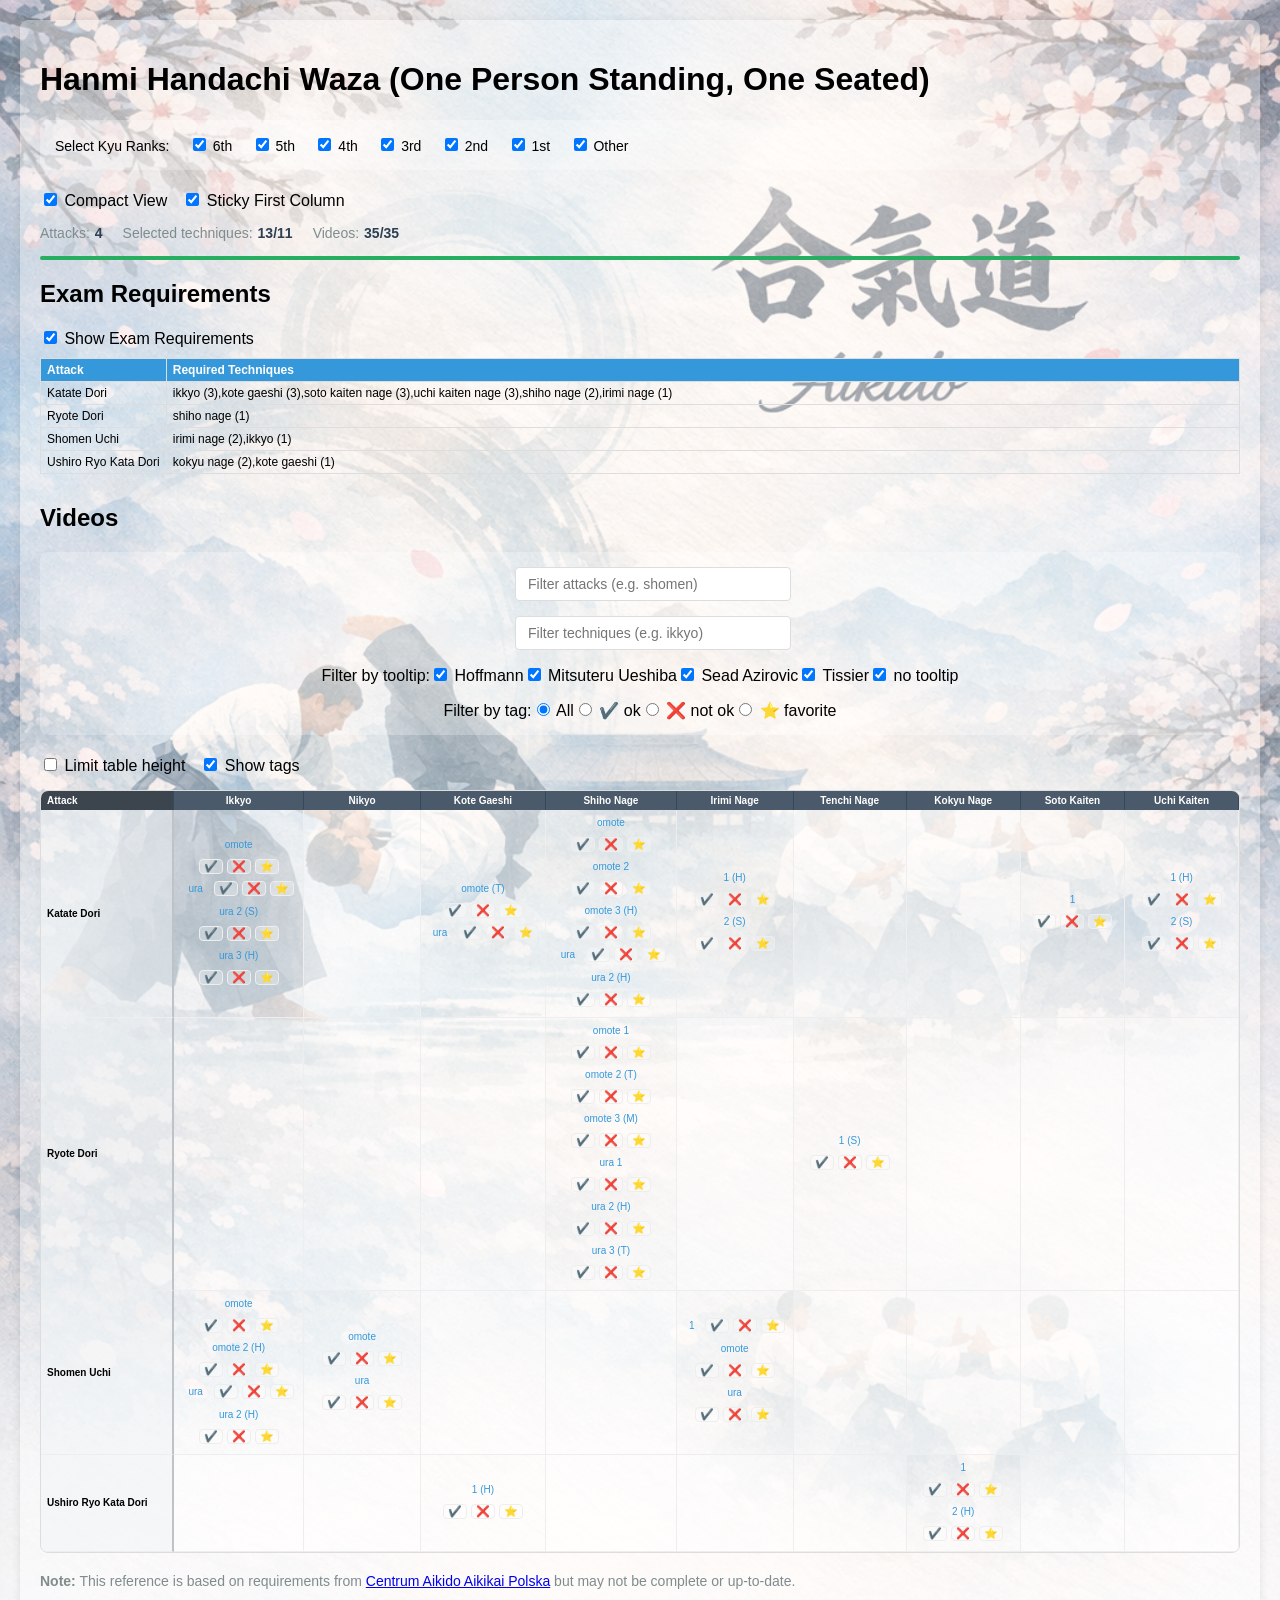
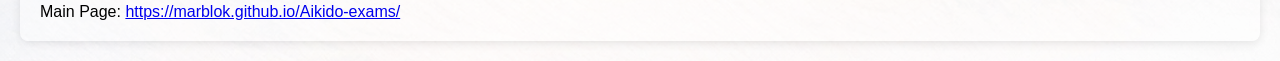
==== commit 2e6b6540: "Added background images and updated tooltips" ====
--- a/hanmi_handachi_waza.html
+++ b/hanmi_handachi_waza.html
@@ -6,8 +6,11 @@
     <title>Hanmi Handachi Waza - Aikido Table</title>
     <link rel="stylesheet" href="components/style.css"><!-- optional, or use inline CSS -->
     <style>
-      /* Move your (existing) CSS here, or link as external file. */
-      /* You can strip CSS in this file to only page-level stuff. */
+      body {
+        background: url("images/Aikido backgroud - tall.png") no-repeat center center;
+        background-size: cover;
+        background-attachment: scroll;
+      }
     </style>
 </head>
 <body>
--- a/components/style.css
+++ b/components/style.css
@@ -57,11 +57,17 @@
 /* Table Container with Sticky Headers */
 .table-container {
     position: relative;
-    overflow: auto;
-    max-height: 70vh;
+    overflow-x: auto;
+    overflow-y: visible;
+    max-height: none;
     border: 1px solid var(--border-default);
     border-radius: 8px;
     background: var(--bg-container);
+}
+
+.table-container.is-limited-height {
+    max-height: 50vh;
+    overflow-y: auto;
 }
 
 .main-table {
@@ -69,6 +75,9 @@
     border-collapse: separate;
     border-spacing: 0;
     min-width: 100px;
+
+    position: relative;
+    z-index: 1;
 }
 
 .main-table th {
@@ -81,16 +90,33 @@
     border-right: 1px solid #34495e;
     position: sticky;
     top: 0;
-    z-index: 10;
+    /* z-index: 10; */
 }
 
 .main-table th:first-child {
+    /* position: sticky; */
+    position: relative;
+    left: 0;
+    z-index: 20; /* !important; */
+    background: var(--bg-header-left) !important;
+    min-width: 120px;
+    text-align: left;
+}
+.sticky-first-col .main-table th:first-child {
     position: sticky;
     left: 0;
-    z-index: 11;
-    background: var(--bg-header-left);
+    z-index: 20; /* !important; */
+    background: var(--bg-header-left) !important;
     min-width: 120px;
     text-align: left;
+}
+
+/* main-table header */
+.main-table thead { /* #aikidoTable thead { */
+    position: sticky;
+    top: 0;
+    z-index: 30;
+    background: white; /* or your header background color */
 }
 
 .main-table td {
@@ -100,56 +126,38 @@
     text-align: center;
     font-size: 12px;
     min-width: 80px;
+    z-index: 4;
 }
 
 .main-table td:first-child {
+    /* position: sticky; */
+    position: relative;
+    left: 0;
+    background: var(--bg-table-left); 
+    font-weight: bold;
+    text-align: left;
+    z-index: 5 !important;
+    border-right: 2px solid var(--border-table-left);
+
+    background-clip: padding-box;
+    isolation: isolate;    
+}
+.sticky-first-col .main-table td:first-child {
     position: sticky;
     left: 0;
-    background: var(--bg-table-left);
+    background: var(--bg-table-left); 
     font-weight: bold;
     text-align: left;
-    z-index: 5;
+    z-index: 5 !important;
     border-right: 2px solid var(--border-table-left);
-}
-
-/* Responsive column widths */
-.technique-col {
-    min-width: 90px;
-    max-width: 120px;
+
+    background-clip: padding-box;
+    isolation: isolate;    
 }
 
 /* Highlighting system */
 .main-table td, .main-table th {
     transition: background-color 0.2s ease;
-}
-
-.highlight-row {
-    background-color: var(--highlight-row) !important;
-}
-
-.highlight-col {
-    background-color: var(--highlight-col) !important;
-}
-
-.highlight-cell {
-    background-color: var(--highlight-cell) !important;
-}
-
-.empty-cell {
-    background-color: var(--bg-controls) !important;
-    color: var(--text-muted);
-}
-
-.empty-cell.highlight-row {
-    background-color: var(--highlight-row-empty) !important;
-}
-
-.empty-cell.highlight-col {
-    background-color: var(--highlight-col-empty) !important;
-}
-
-.empty-cell.highlight-cell {
-    background-color: var(--highlight-cell-empty) !important;
 }
 
 /* Link styling */
@@ -162,14 +170,113 @@
     margin: 1px;
 }
 
+.video-link {
+    display: flex;
+    flex-direction: row;
+    gap: 6px;
+    align-items: center;
+    justify-content: center;
+    flex-wrap: wrap;
+    margin-bottom: 6px;
+}
+
+.video-tag-controls {
+    display: flex;
+    gap: 4px;
+}
+
+.hide-tags .video-tag-controls {
+    display: none;
+}
+
+.video-tag-button {
+    border: 1px solid var(--border-cell);
+    background: var(--bg-controls);
+    color: var(--text-dark);
+    border-radius: 4px;
+    padding: 1px 4px;
+    font-size: 11px;
+    cursor: pointer;
+    line-height: 1;
+}
+
+.video-tag-button.is-active {
+    background: var(--text-link);
+    color: var(--text-header);
+    border-color: var(--text-link);
+}
+
+.video-tag-button[data-tag="not-ok"].is-active {
+    background: #c0392b;
+    border-color: #c0392b;
+}
+
+.video-tag-button[data-tag="favorite"].is-active {
+    background: #f1c40f;
+    border-color: #f1c40f;
+    color: #2c3e50;
+}
+
 .main-table a:hover {
     background-color: var(--bg-link-hover);
     color: var(--text-header);
 }
 
+.compact-view .main-table th,
+.compact-view .main-table td {
+    padding: 4px 6px;
+    font-size: 10px;
+}
+
+/* Responsive column widths */
+.technique-col {
+    min-width: 90px;
+    max-width: 120px;
+}
+
+.highlight-row {
+    background-color: var(--highlight-row) !important;
+    position: relative;
+    z-index: 2;
+}
+
+.highlight-col {
+    background-color: var(--highlight-col) !important;
+    position: relative;
+    z-index: 2;
+}
+
+.highlight-cell {
+    background-color: var(--highlight-cell) !important;
+    position: relative;
+    z-index: 3;
+}
+
+.empty-cell {
+    background-color: var(--bg-controls) !important;
+    color: var(--text-muted);
+}
+
+.empty-cell.highlight-row {
+    background-color: var(--highlight-row-empty) !important;
+}
+
+.empty-cell.highlight-col {
+    background-color: var(--highlight-col-empty) !important;
+}
+
+.empty-cell.highlight-cell {
+    background-color: var(--highlight-cell-empty) !important;
+}
+
+
 /* Exam requirements section */
 .exam-section {
     margin-bottom: 30px;
+}
+
+.exam-section.is-collapsed .exam-table {
+    display: none;
 }
 
 .exam-table {
@@ -215,12 +322,6 @@
     /* background: pink; // test only */
     padding: 4px 6px !important;
     font-size: 12px !important;
-}
-
-.compact-view .main-table th,
-.compact-view .main-table td {
-    padding: 4px 6px;
-    font-size: 10px;
 }
 
 .compact-view .technique-col {
@@ -302,7 +403,7 @@
     }
 
     .table-container {
-        max-height: 50vh;
+        max-height: none;
     }
 
     .main-table th,
@@ -316,6 +417,7 @@
     .main-table th:first-child {
         white-space: nowrap;
         width: 1%;
+        /* z-index: 40; */
     }
 
 }
@@ -353,3 +455,7 @@
 .main-table th.highlight-cell {
     color: var(--text-black) !important;
 }
+
+#hideEmptyContainer {
+  display: none !important;
+}
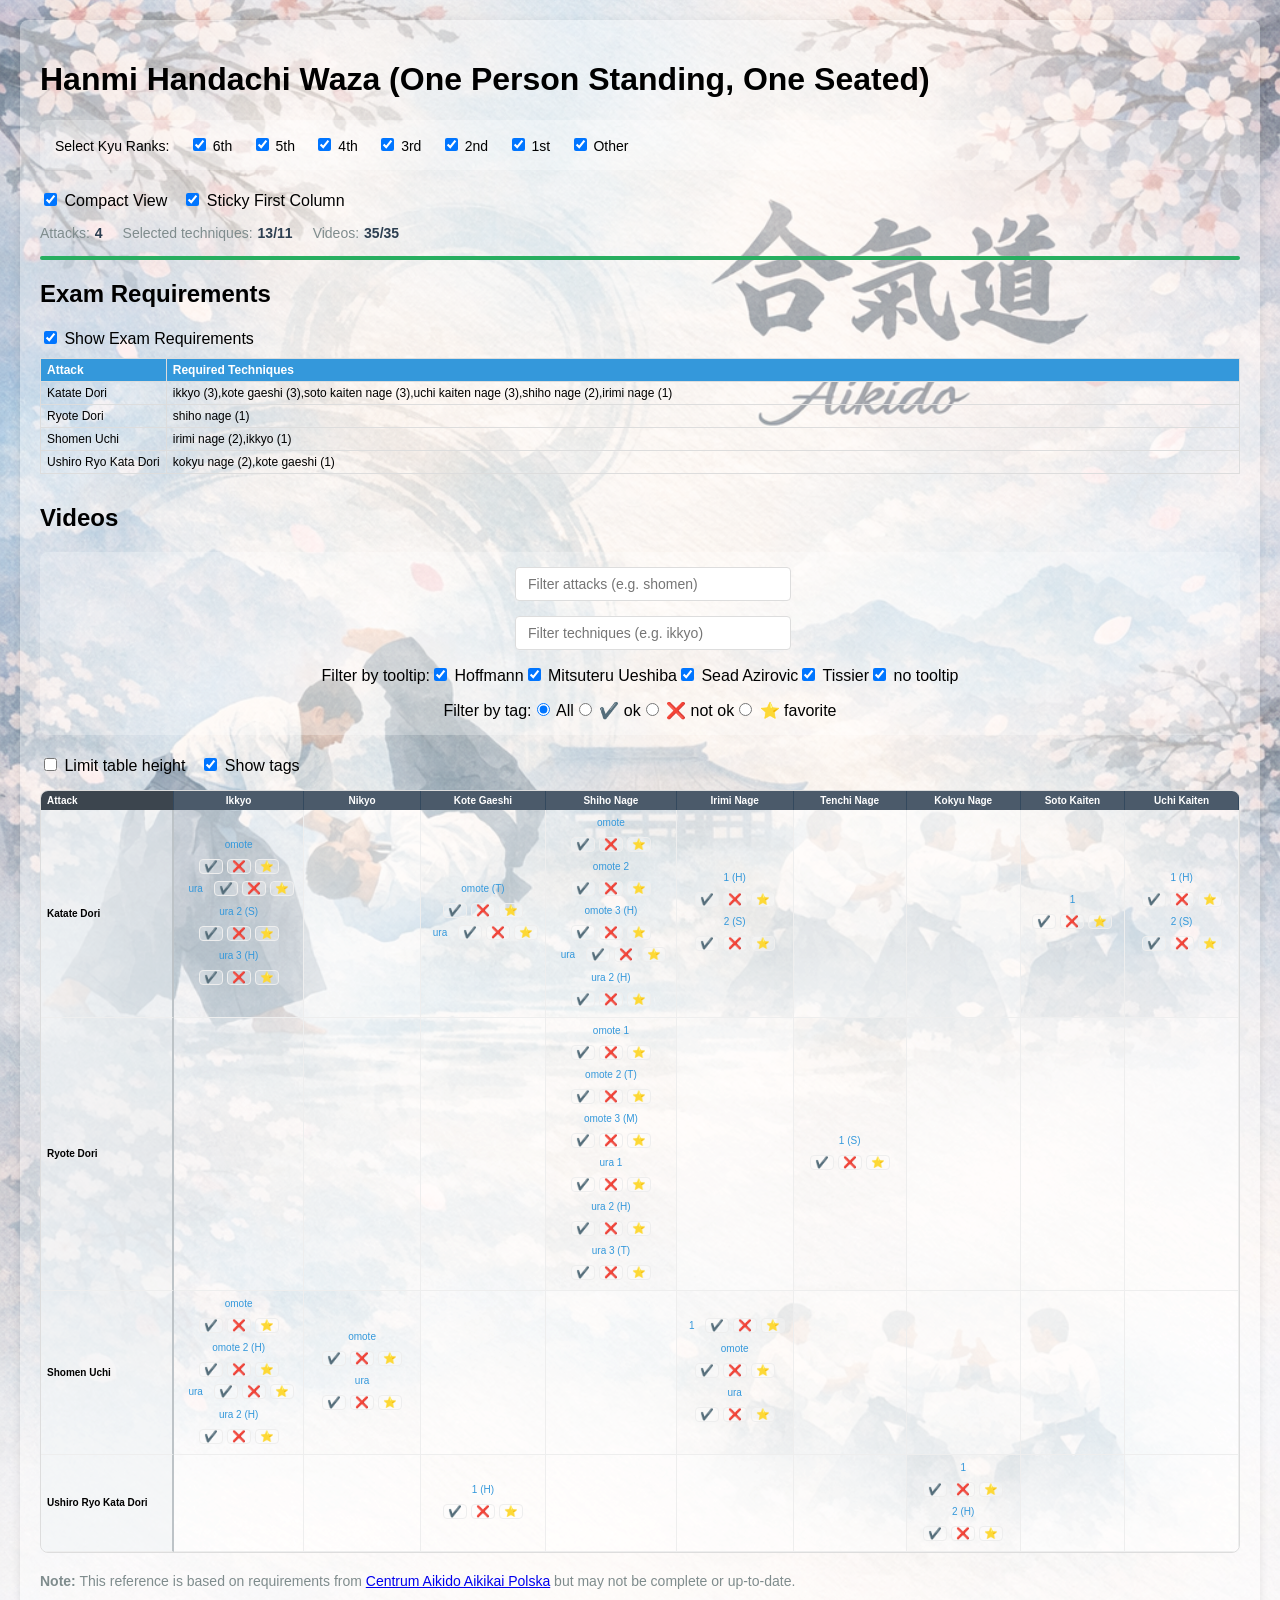
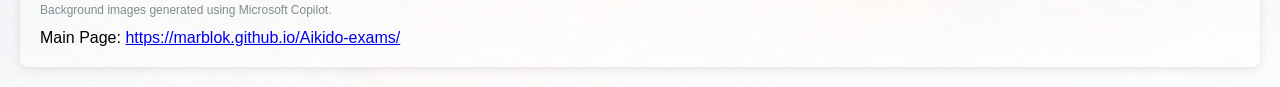
==== commit c934fc0d: "AI images adnotation" ====
--- a/hanmi_handachi_waza.html
+++ b/hanmi_handachi_waza.html
@@ -35,7 +35,8 @@
             <strong>Note:</strong> This reference is based on requirements from 
             <a href="https://centrum-aikido.org.pl" target="_blank">Centrum Aikido Aikikai Polska</a> 
             but may not be complete or up-to-date.
-        </p>`
+        </p>
+        <p class="image-credit">Background images generated using Microsoft Copilot.</p>`
     });
 });
 </script>
--- a/components/style.css
+++ b/components/style.css
@@ -438,6 +438,12 @@
     color: #7f8c8d;
 }
 
+.image-credit {
+    margin-top: 12px;
+    font-size: 12px;
+    color: #7f8c8d;
+}
+
 .stat-item {
     display: flex;
     align-items: center;
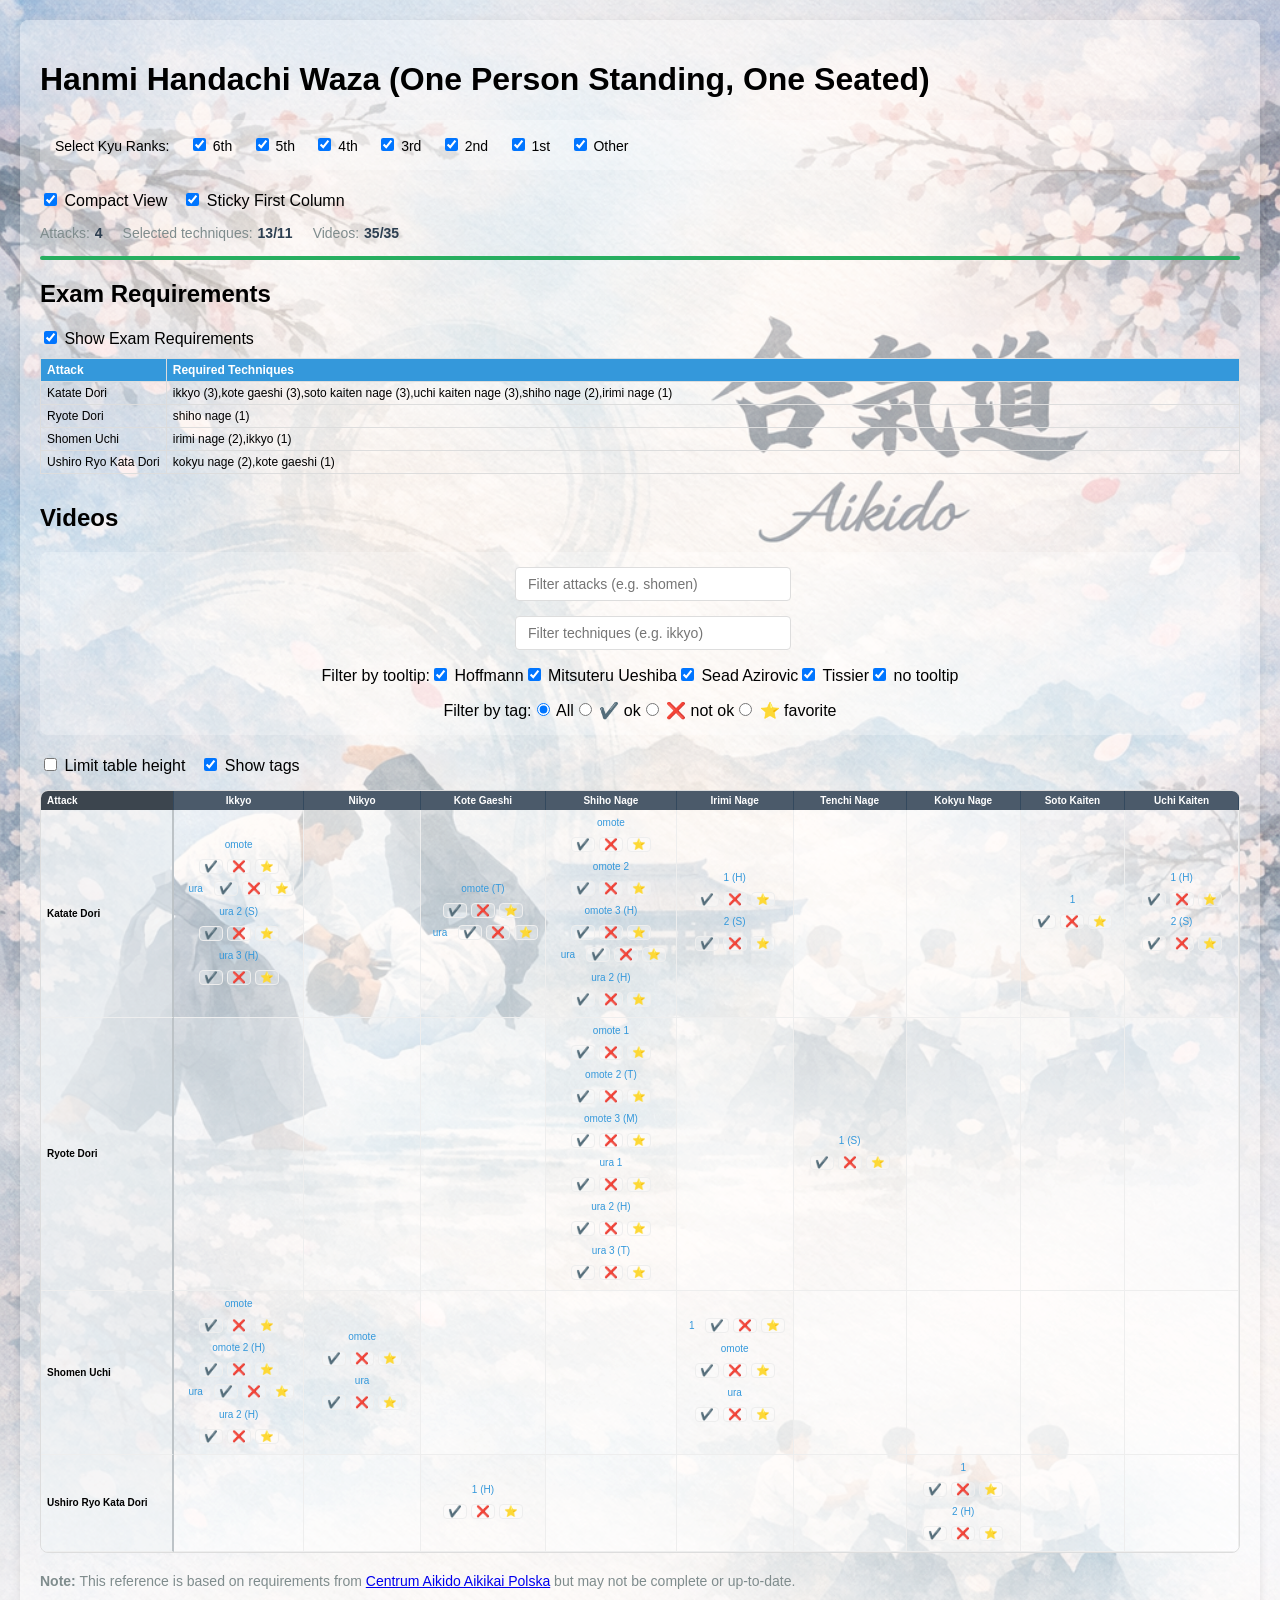
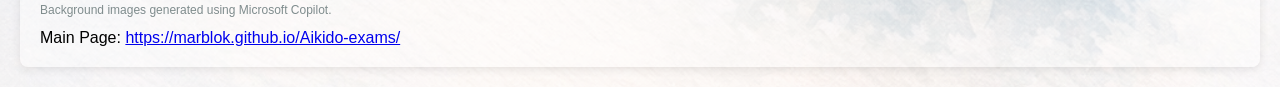
==== commit af9c63bf: "background images scaling" ====
--- a/hanmi_handachi_waza.html
+++ b/hanmi_handachi_waza.html
@@ -7,8 +7,8 @@
     <link rel="stylesheet" href="components/style.css"><!-- optional, or use inline CSS -->
     <style>
       body {
-        background: url("images/Aikido backgroud - tall.png") no-repeat center center;
-        background-size: cover;
+        background: url("images/Aikido backgroud - tall.png") top center;
+        background-size: 100% auto;
         background-attachment: scroll;
       }
     </style>
